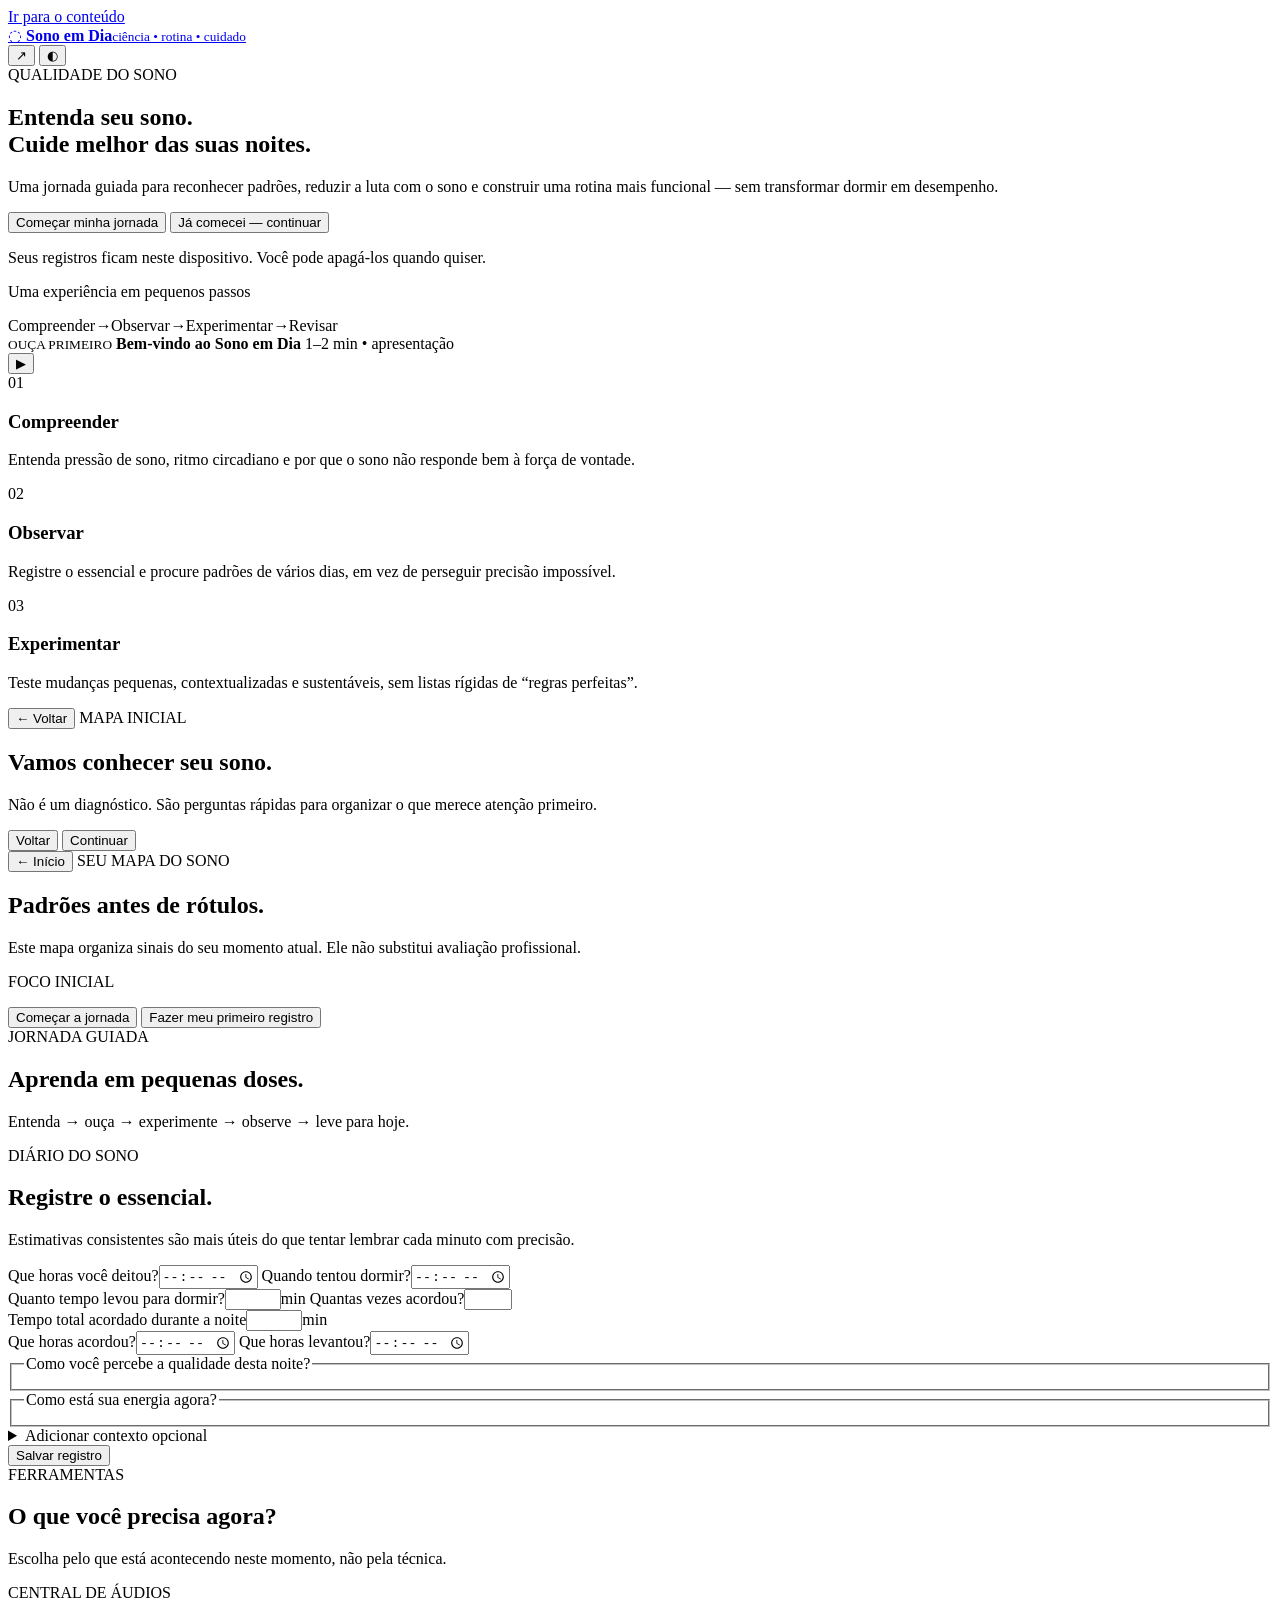
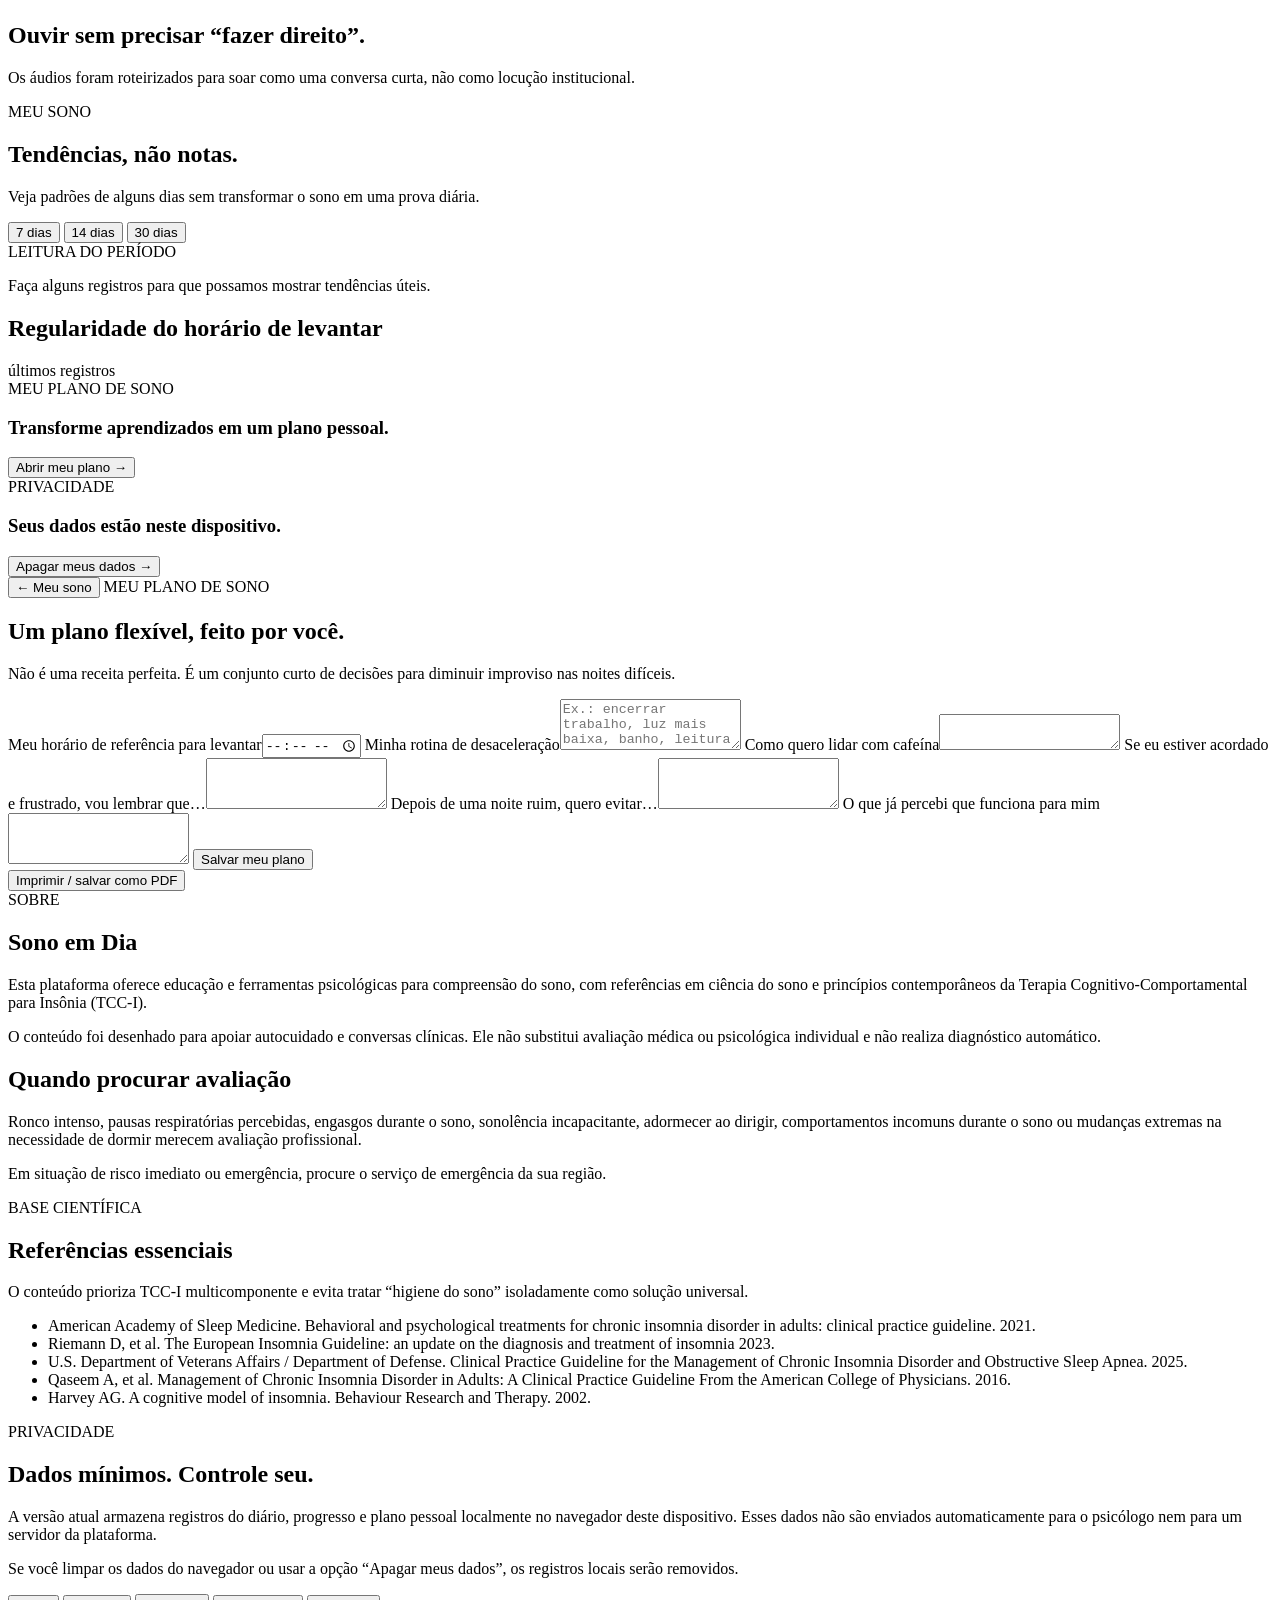
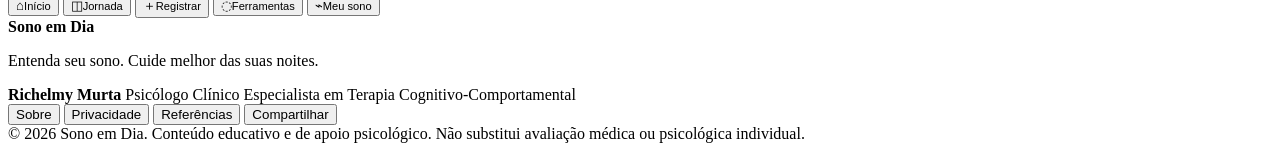
==== index.html @ e85e277d "feat: criar estrutura inicial da plataforma Sono em Dia" ====
<!doctype html>
<html lang="pt-BR" data-theme="auto">
<head>
  <meta charset="utf-8">
  <meta name="viewport" content="width=device-width,initial-scale=1,viewport-fit=cover">
  <meta name="theme-color" content="#f5f1e9">
  <meta name="description" content="Uma jornada baseada em ciência para compreender seu sono, desenvolver hábitos mais funcionais e cuidar melhor das suas noites.">
  <meta name="robots" content="index,follow">
  <meta property="og:type" content="website">
  <meta property="og:title" content="Sono em Dia | Qualidade do Sono">
  <meta property="og:description" content="Entenda seu sono. Cuide melhor das suas noites.">
  <meta property="og:image" content="assets/social-preview.svg">
  <meta name="twitter:card" content="summary_large_image">
  <title>Sono em Dia | Qualidade do Sono</title>
  <link rel="icon" href="assets/favicon.svg" type="image/svg+xml">
  <link rel="manifest" href="manifest.webmanifest">
  <link rel="stylesheet" href="css/styles.css">
</head>
<body>
  <a class="skip-link" href="#main">Ir para o conteúdo</a>

  <header class="topbar" aria-label="Cabeçalho principal">
    <a class="brand" href="#inicio" aria-label="Sono em Dia — início">
      <span class="brand-mark" aria-hidden="true">◌</span>
      <span><strong>Sono em Dia</strong><small>ciência • rotina • cuidado</small></span>
    </a>
    <div class="topbar-actions">
      <button class="icon-button" id="shareBtn" type="button" aria-label="Compartilhar Sono em Dia" title="Compartilhar">↗</button>
      <button class="icon-button" id="themeBtn" type="button" aria-label="Alternar modo de exibição" title="Alternar tema">◐</button>
    </div>
  </header>

  <main id="main">
    <section class="view active" id="inicio" data-view="inicio" aria-labelledby="homeTitle">
      <div class="hero shell">
        <div class="hero-copy">
          <span class="eyebrow">QUALIDADE DO SONO</span>
          <h1 id="homeTitle">Entenda seu sono.<br>Cuide melhor das suas noites.</h1>
          <p class="hero-lead">Uma jornada guiada para reconhecer padrões, reduzir a luta com o sono e construir uma rotina mais funcional — sem transformar dormir em desempenho.</p>
          <div class="hero-actions">
            <button class="button primary" id="startJourneyBtn" type="button">Começar minha jornada</button>
            <button class="button ghost" id="continueJourneyBtn" type="button">Já comecei — continuar</button>
          </div>
          <p class="privacy-note">Seus registros ficam neste dispositivo. Você pode apagá-los quando quiser.</p>
        </div>
        <div class="hero-panel" aria-label="Resumo da proposta">
          <div class="ambient-orb" aria-hidden="true"></div>
          <p class="panel-kicker">Uma experiência em pequenos passos</p>
          <div class="mini-flow">
            <span>Compreender</span><i>→</i><span>Observar</span><i>→</i><span>Experimentar</span><i>→</i><span>Revisar</span>
          </div>
          <div class="hero-audio">
            <div>
              <small>OUÇA PRIMEIRO</small>
              <strong>Bem-vindo ao Sono em Dia</strong>
              <span>1–2 min • apresentação</span>
            </div>
            <button class="audio-button" type="button" data-audio="welcome" aria-label="Ouvir apresentação">▶</button>
          </div>
        </div>
      </div>

      <div class="shell home-grid" id="homeDashboard" hidden>
        <article class="card prominent">
          <div class="card-header"><span class="eyebrow">SEU SONO HOJE</span><span id="todayDate"></span></div>
          <h2>Como foi sua noite?</h2>
          <p>Um registro curto pela manhã ajuda a enxergar tendências sem ficar preso a uma noite isolada.</p>
          <button class="button primary" type="button" data-nav="registrar">Registrar meu sono</button>
        </article>
        <article class="card">
          <span class="eyebrow">SEU FOCO DE HOJE</span>
          <h3 id="dailyFocusTitle">Regularidade antes de perfeição</h3>
          <p id="dailyFocusText">Um horário de levantar relativamente previsível costuma ser mais útil do que tentar controlar exatamente a hora em que o sono chega.</p>
        </article>
        <article class="card">
          <span class="eyebrow">CONTINUE SUA JORNADA</span>
          <h3 id="nextModuleTitle">1. Entenda seu sono</h3>
          <p id="nextModuleMeta">Leitura + áudio • cerca de 4 min</p>
          <button class="text-button" type="button" data-nav="jornada">Continuar →</button>
        </article>
      </div>

      <section class="shell principles" aria-label="O que você vai desenvolver">
        <article><span>01</span><h3>Compreender</h3><p>Entenda pressão de sono, ritmo circadiano e por que o sono não responde bem à força de vontade.</p></article>
        <article><span>02</span><h3>Observar</h3><p>Registre o essencial e procure padrões de vários dias, em vez de perseguir precisão impossível.</p></article>
        <article><span>03</span><h3>Experimentar</h3><p>Teste mudanças pequenas, contextualizadas e sustentáveis, sem listas rígidas de “regras perfeitas”.</p></article>
      </section>
    </section>

    <section class="view" id="avaliacao" data-view="avaliacao" aria-labelledby="assessmentTitle">
      <div class="shell narrow">
        <button class="back-link" type="button" data-nav="inicio">← Voltar</button>
        <span class="eyebrow">MAPA INICIAL</span>
        <h1 id="assessmentTitle">Vamos conhecer seu sono.</h1>
        <p class="section-lead">Não é um diagnóstico. São perguntas rápidas para organizar o que merece atenção primeiro.</p>
        <div class="progress-track" aria-hidden="true"><span id="assessmentProgress"></span></div>
        <div id="assessmentStep" class="assessment-step" aria-live="polite"></div>
        <div class="assessment-actions">
          <button class="button ghost" id="assessmentBack" type="button">Voltar</button>
          <button class="button primary" id="assessmentNext" type="button">Continuar</button>
        </div>
      </div>
    </section>

    <section class="view" id="mapa" data-view="mapa" aria-labelledby="mapTitle">
      <div class="shell narrow">
        <button class="back-link" type="button" data-nav="inicio">← Início</button>
        <span class="eyebrow">SEU MAPA DO SONO</span>
        <h1 id="mapTitle">Padrões antes de rótulos.</h1>
        <p class="section-lead">Este mapa organiza sinais do seu momento atual. Ele não substitui avaliação profissional.</p>
        <div class="sleep-map" id="sleepMap"></div>
        <article class="card focus-card">
          <span class="eyebrow">FOCO INICIAL</span>
          <ol id="focusList"></ol>
        </article>
        <article class="alert-card" id="professionalAlert" hidden>
          <strong>Talvez valha conversar com um profissional.</strong>
          <p>Alguns aspectos informados podem se beneficiar de avaliação médica ou psicológica individual.</p>
        </article>
        <div class="stack-actions">
          <button class="button primary" type="button" data-nav="jornada">Começar a jornada</button>
          <button class="button ghost" type="button" data-nav="registrar">Fazer meu primeiro registro</button>
        </div>
      </div>
    </section>

    <section class="view" id="jornada" data-view="jornada" aria-labelledby="journeyTitle">
      <div class="shell">
        <span class="eyebrow">JORNADA GUIADA</span>
        <h1 id="journeyTitle">Aprenda em pequenas doses.</h1>
        <p class="section-lead">Entenda → ouça → experimente → observe → leve para hoje.</p>
        <div class="module-grid" id="moduleGrid"></div>
      </div>
    </section>

    <section class="view" id="modulo" data-view="modulo" aria-labelledby="moduleTitle">
      <div class="shell narrow" id="moduleContent"></div>
    </section>

    <section class="view" id="registrar" data-view="registrar" aria-labelledby="diaryTitle">
      <div class="shell narrow">
        <span class="eyebrow">DIÁRIO DO SONO</span>
        <h1 id="diaryTitle">Registre o essencial.</h1>
        <p class="section-lead">Estimativas consistentes são mais úteis do que tentar lembrar cada minuto com precisão.</p>
        <form id="sleepDiaryForm" class="diary-form">
          <div class="field-row">
            <label>Que horas você deitou?<input name="bedTime" type="time" required></label>
            <label>Quando tentou dormir?<input name="trySleepTime" type="time" required></label>
          </div>
          <div class="field-row">
            <label>Quanto tempo levou para dormir?<span class="input-with-unit"><input name="sleepLatency" type="number" min="0" max="480" inputmode="numeric" required><span>min</span></span></label>
            <label>Quantas vezes acordou?<input name="awakenings" type="number" min="0" max="30" inputmode="numeric" required></label>
          </div>
          <label>Tempo total acordado durante a noite<span class="input-with-unit"><input name="waso" type="number" min="0" max="600" inputmode="numeric" required><span>min</span></span></label>
          <div class="field-row">
            <label>Que horas acordou?<input name="wakeTime" type="time" required></label>
            <label>Que horas levantou?<input name="riseTime" type="time" required></label>
          </div>
          <fieldset>
            <legend>Como você percebe a qualidade desta noite?</legend>
            <div class="segmented five" data-scale="quality"></div>
            <input type="hidden" name="quality" required>
          </fieldset>
          <fieldset>
            <legend>Como está sua energia agora?</legend>
            <div class="segmented five" data-scale="energy"></div>
            <input type="hidden" name="energy" required>
          </fieldset>
          <details>
            <summary>Adicionar contexto opcional</summary>
            <div class="optional-grid">
              <label>Cafeína após 16h?<select name="lateCaffeine"><option value="">Não informar</option><option value="no">Não</option><option value="yes">Sim</option></select></label>
              <label>Cochilou ontem?<select name="nap"><option value="">Não informar</option><option value="no">Não</option><option value="yes">Sim</option></select></label>
              <label>Algo relevante?<textarea name="note" rows="3" maxlength="300" placeholder="Opcional. Ex.: viagem, plantão, preocupação fora do habitual..."></textarea></label>
            </div>
          </details>
          <button class="button primary full" type="submit">Salvar registro</button>
        </form>
        <div class="save-confirmation" id="diarySaved" hidden role="status">Registro salvo neste dispositivo.</div>
      </div>
    </section>

    <section class="view" id="ferramentas" data-view="ferramentas" aria-labelledby="toolsTitle">
      <div class="shell">
        <span class="eyebrow">FERRAMENTAS</span>
        <h1 id="toolsTitle">O que você precisa agora?</h1>
        <p class="section-lead">Escolha pelo que está acontecendo neste momento, não pela técnica.</p>
        <div class="tool-grid" id="toolGrid"></div>

        <div class="section-divider"></div>
        <div class="section-heading">
          <div><span class="eyebrow">CENTRAL DE ÁUDIOS</span><h2>Ouvir sem precisar “fazer direito”.</h2></div>
          <p>Os áudios foram roteirizados para soar como uma conversa curta, não como locução institucional.</p>
        </div>
        <div class="audio-library" id="audioLibrary"></div>
      </div>
    </section>

    <section class="view" id="audio" data-view="audio" aria-labelledby="audioTitle">
      <div class="shell narrow" id="audioExperience"></div>
    </section>

    <section class="view" id="meu-sono" data-view="meu-sono" aria-labelledby="progressTitle">
      <div class="shell">
        <span class="eyebrow">MEU SONO</span>
        <h1 id="progressTitle">Tendências, não notas.</h1>
        <p class="section-lead">Veja padrões de alguns dias sem transformar o sono em uma prova diária.</p>
        <div class="period-tabs" role="tablist" aria-label="Período do relatório">
          <button class="active" type="button" data-days="7">7 dias</button>
          <button type="button" data-days="14">14 dias</button>
          <button type="button" data-days="30">30 dias</button>
        </div>
        <div class="metrics-grid" id="metricsGrid"></div>
        <article class="card insight-card">
          <span class="eyebrow">LEITURA DO PERÍODO</span>
          <p id="periodInsight">Faça alguns registros para que possamos mostrar tendências úteis.</p>
        </article>
        <div class="chart-card">
          <div class="chart-heading"><h2>Regularidade do horário de levantar</h2><span>últimos registros</span></div>
          <div id="riseChart" class="simple-chart" aria-label="Gráfico de horários de levantar"></div>
        </div>
        <div class="plan-grid">
          <article class="card">
            <span class="eyebrow">MEU PLANO DE SONO</span>
            <h3>Transforme aprendizados em um plano pessoal.</h3>
            <button class="text-button" type="button" id="openPlanBtn">Abrir meu plano →</button>
          </article>
          <article class="card danger-zone">
            <span class="eyebrow">PRIVACIDADE</span>
            <h3>Seus dados estão neste dispositivo.</h3>
            <button class="text-button danger" type="button" id="clearDataBtn">Apagar meus dados →</button>
          </article>
        </div>
      </div>
    </section>

    <section class="view" id="plano" data-view="plano" aria-labelledby="planTitle">
      <div class="shell narrow">
        <button class="back-link" type="button" data-nav="meu-sono">← Meu sono</button>
        <span class="eyebrow">MEU PLANO DE SONO</span>
        <h1 id="planTitle">Um plano flexível, feito por você.</h1>
        <p class="section-lead">Não é uma receita perfeita. É um conjunto curto de decisões para diminuir improviso nas noites difíceis.</p>
        <form id="sleepPlanForm" class="plan-form">
          <label>Meu horário de referência para levantar<input type="time" name="anchorRise"></label>
          <label>Minha rotina de desaceleração<textarea name="windDown" rows="3" placeholder="Ex.: encerrar trabalho, luz mais baixa, banho, leitura breve..."></textarea></label>
          <label>Como quero lidar com cafeína<textarea name="caffeinePlan" rows="2"></textarea></label>
          <label>Se eu estiver acordado e frustrado, vou lembrar que…<textarea name="awakePlan" rows="3"></textarea></label>
          <label>Depois de uma noite ruim, quero evitar…<textarea name="badNightPlan" rows="3"></textarea></label>
          <label>O que já percebi que funciona para mim<textarea name="works" rows="3"></textarea></label>
          <button class="button primary full" type="submit">Salvar meu plano</button>
        </form>
        <button class="button ghost full" id="printPlanBtn" type="button">Imprimir / salvar como PDF</button>
      </div>
    </section>

    <section class="view" id="sobre" data-view="sobre" aria-labelledby="aboutTitle">
      <div class="shell narrow prose">
        <span class="eyebrow">SOBRE</span>
        <h1 id="aboutTitle">Sono em Dia</h1>
        <p>Esta plataforma oferece educação e ferramentas psicológicas para compreensão do sono, com referências em ciência do sono e princípios contemporâneos da Terapia Cognitivo-Comportamental para Insônia (TCC-I).</p>
        <p>O conteúdo foi desenhado para apoiar autocuidado e conversas clínicas. Ele não substitui avaliação médica ou psicológica individual e não realiza diagnóstico automático.</p>
        <h2>Quando procurar avaliação</h2>
        <p>Ronco intenso, pausas respiratórias percebidas, engasgos durante o sono, sonolência incapacitante, adormecer ao dirigir, comportamentos incomuns durante o sono ou mudanças extremas na necessidade de dormir merecem avaliação profissional.</p>
        <p>Em situação de risco imediato ou emergência, procure o serviço de emergência da sua região.</p>
      </div>
    </section>

    <section class="view" id="referencias" data-view="referencias" aria-labelledby="referencesTitle">
      <div class="shell narrow prose">
        <span class="eyebrow">BASE CIENTÍFICA</span>
        <h1 id="referencesTitle">Referências essenciais</h1>
        <p>O conteúdo prioriza TCC-I multicomponente e evita tratar “higiene do sono” isoladamente como solução universal.</p>
        <ul class="reference-list">
          <li>American Academy of Sleep Medicine. Behavioral and psychological treatments for chronic insomnia disorder in adults: clinical practice guideline. 2021.</li>
          <li>Riemann D, et al. The European Insomnia Guideline: an update on the diagnosis and treatment of insomnia 2023.</li>
          <li>U.S. Department of Veterans Affairs / Department of Defense. Clinical Practice Guideline for the Management of Chronic Insomnia Disorder and Obstructive Sleep Apnea. 2025.</li>
          <li>Qaseem A, et al. Management of Chronic Insomnia Disorder in Adults: A Clinical Practice Guideline From the American College of Physicians. 2016.</li>
          <li>Harvey AG. A cognitive model of insomnia. Behaviour Research and Therapy. 2002.</li>
        </ul>
      </div>
    </section>

    <section class="view" id="privacidade" data-view="privacidade" aria-labelledby="privacyTitle">
      <div class="shell narrow prose">
        <span class="eyebrow">PRIVACIDADE</span>
        <h1 id="privacyTitle">Dados mínimos. Controle seu.</h1>
        <p>A versão atual armazena registros do diário, progresso e plano pessoal localmente no navegador deste dispositivo. Esses dados não são enviados automaticamente para o psicólogo nem para um servidor da plataforma.</p>
        <p>Se você limpar os dados do navegador ou usar a opção “Apagar meus dados”, os registros locais serão removidos.</p>
      </div>
    </section>
  </main>

  <nav class="bottom-nav" aria-label="Navegação principal">
    <button type="button" class="active" data-nav="inicio"><span>⌂</span><small>Início</small></button>
    <button type="button" data-nav="jornada"><span>◫</span><small>Jornada</small></button>
    <button type="button" class="nav-record" data-nav="registrar"><span>＋</span><small>Registrar</small></button>
    <button type="button" data-nav="ferramentas"><span>◌</span><small>Ferramentas</small></button>
    <button type="button" data-nav="meu-sono"><span>⌁</span><small>Meu sono</small></button>
  </nav>

  <footer class="footer">
    <div class="shell footer-grid">
      <div>
        <strong class="footer-brand">Sono em Dia</strong>
        <p>Entenda seu sono. Cuide melhor das suas noites.</p>
      </div>
      <div class="professional-signature">
        <strong>Richelmy Murta</strong>
        <span>Psicólogo Clínico</span>
        <span>Especialista em Terapia Cognitivo-Comportamental</span>
      </div>
      <div class="footer-links">
        <button type="button" data-nav="sobre">Sobre</button>
        <button type="button" data-nav="privacidade">Privacidade</button>
        <button type="button" data-nav="referencias">Referências</button>
        <button type="button" id="footerShareBtn">Compartilhar</button>
      </div>
    </div>
    <div class="shell footer-bottom">
      <span>© 2026 Sono em Dia. Conteúdo educativo e de apoio psicológico.</span>
      <span>Não substitui avaliação médica ou psicológica individual.</span>
    </div>
  </footer>

  <div class="toast" id="toast" role="status" aria-live="polite"></div>

  <script src="js/content.js"></script>
  <script src="js/app.js"></script>
</body>
</html>
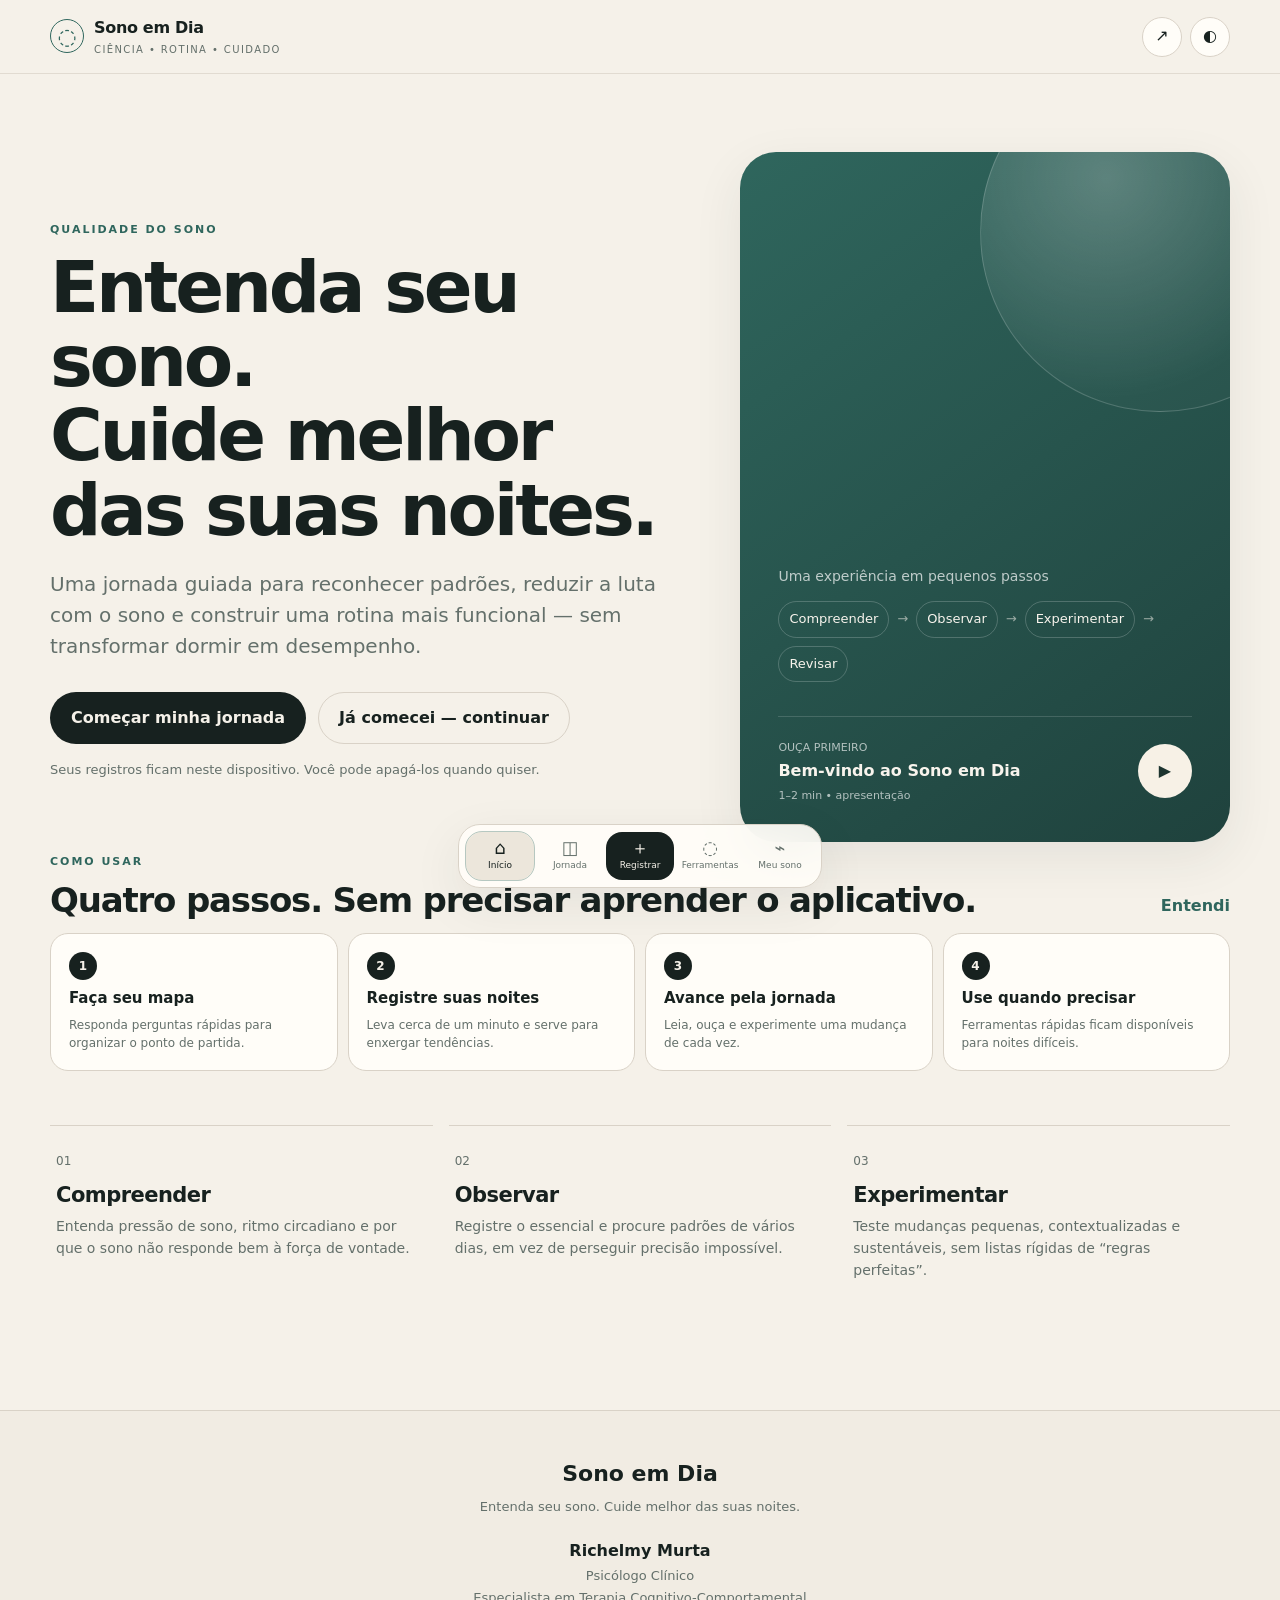
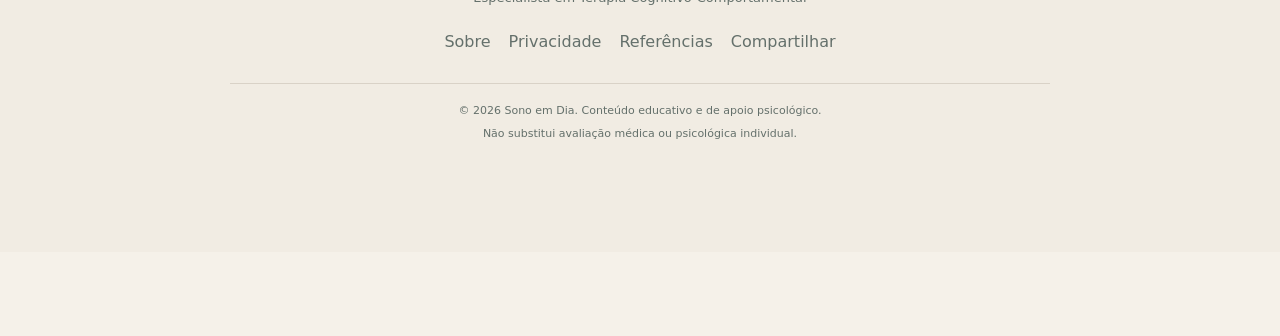
==== commit 6235a0a1: "build: finalizar experiência pública e preview social" ====
--- a/index.html
+++ b/index.html
@@ -9,18 +9,24 @@
   <meta property="og:type" content="website">
   <meta property="og:title" content="Sono em Dia | Qualidade do Sono">
   <meta property="og:description" content="Entenda seu sono. Cuide melhor das suas noites.">
-  <meta property="og:image" content="assets/social-preview.svg">
+  <meta property="og:image" content="https://ricmurtapsicologia.github.io/Sleepy-/assets/social-preview.png">
+  <meta property="og:image:width" content="1200">
+  <meta property="og:image:height" content="630">
+  <meta property="og:image:type" content="image/png">
   <meta name="twitter:card" content="summary_large_image">
   <title>Sono em Dia | Qualidade do Sono</title>
+  <link rel="canonical" href="https://ricmurtapsicologia.github.io/Sleepy-/">
   <link rel="icon" href="assets/favicon.svg" type="image/svg+xml">
   <link rel="manifest" href="manifest.webmanifest">
   <link rel="stylesheet" href="css/styles.css">
+  <link rel="stylesheet" href="css/refinements.css">
+  <link rel="stylesheet" href="css/product-completion.css">
 </head>
 <body>
   <a class="skip-link" href="#main">Ir para o conteúdo</a>
 
   <header class="topbar" aria-label="Cabeçalho principal">
-    <a class="brand" href="#inicio" aria-label="Sono em Dia — início">
+    <a class="brand" href="#inicio" data-nav="inicio" aria-label="Sono em Dia — início">
       <span class="brand-mark" aria-hidden="true">◌</span>
       <span><strong>Sono em Dia</strong><small>ciência • rotina • cuidado</small></span>
     </a>
@@ -326,5 +332,8 @@
 
   <script src="js/content.js"></script>
   <script src="js/app.js"></script>
+  <script src="js/product-completion.js"></script>
+  <script src="js/audio-premium.js"></script>
+  <script src="js/nav-fix.js"></script>
 </body>
 </html>
--- a/css/styles.css
+++ b/css/styles.css
@@ -0,0 +1,51 @@
+:root{
+  --bg:#f5f1e9;
+  --surface:#fffdf8;
+  --surface-2:#ece6db;
+  --ink:#17211f;
+  --muted:#64706b;
+  --line:#d9d2c7;
+  --accent:#2f665d;
+  --accent-2:#b8d0c8;
+  --danger:#9a4f43;
+  --shadow:0 16px 50px rgba(37,50,46,.08);
+  --radius:24px;
+  --radius-sm:16px;
+  --max:1180px;
+  --font:Inter,ui-sans-serif,system-ui,-apple-system,BlinkMacSystemFont,"Segoe UI",sans-serif;
+}
+*{box-sizing:border-box}
+html{scroll-behavior:smooth}
+body{margin:0;background:var(--bg);color:var(--ink);font-family:var(--font);line-height:1.55;padding-bottom:84px}
+button,input,textarea,select{font:inherit}
+button{color:inherit}
+a{color:inherit}
+[hidden]{display:none!important}
+.skip-link{position:fixed;left:12px;top:-80px;background:var(--ink);color:var(--bg);padding:10px 14px;border-radius:10px;z-index:9999}.skip-link:focus{top:12px}
+.shell{width:min(calc(100% - 32px),var(--max));margin-inline:auto}.narrow{width:min(calc(100% - 32px),760px)}
+.topbar{height:74px;display:flex;align-items:center;justify-content:space-between;padding:0 max(16px,calc((100vw - var(--max))/2));position:sticky;top:0;z-index:50;background:color-mix(in srgb,var(--bg) 88%,transparent);backdrop-filter:blur(18px);border-bottom:1px solid color-mix(in srgb,var(--line) 70%,transparent)}
+.brand{display:flex;align-items:center;gap:10px;text-decoration:none}.brand-mark{width:34px;height:34px;border:1px solid var(--accent);border-radius:50%;display:grid;place-items:center;color:var(--accent);font-size:22px}.brand strong{display:block;letter-spacing:-.02em}.brand small{display:block;color:var(--muted);font-size:10px;text-transform:uppercase;letter-spacing:.14em;margin-top:1px}.topbar-actions{display:flex;gap:8px}.icon-button{width:40px;height:40px;border-radius:50%;border:1px solid var(--line);background:var(--surface);cursor:pointer}.icon-button:hover{border-color:var(--accent)}
+.view{display:none;min-height:60vh;padding:54px 0 72px}.view.active{display:block}.eyebrow{display:inline-block;font-size:11px;letter-spacing:.18em;font-weight:750;color:var(--accent);margin-bottom:12px}.section-lead{font-size:18px;color:var(--muted);max-width:680px;margin-top:0}.back-link{border:0;background:none;padding:0;margin:0 0 24px;color:var(--muted);cursor:pointer}.back-link:hover{color:var(--accent)}
+h1,h2,h3,p{margin-top:0}h1{font-size:clamp(38px,6vw,72px);line-height:1.03;letter-spacing:-.045em;margin-bottom:22px}h2{font-size:clamp(26px,4vw,40px);line-height:1.1;letter-spacing:-.035em}h3{font-size:21px;line-height:1.22;letter-spacing:-.025em}
+.hero{display:grid;grid-template-columns:1.15fr .85fr;gap:28px;align-items:stretch;padding-top:24px}.hero-copy{padding:64px 18px 48px 0}.hero-lead{font-size:20px;color:var(--muted);max-width:660px}.hero-actions,.stack-actions{display:flex;flex-wrap:wrap;gap:12px;margin-top:30px}.privacy-note{font-size:13px;color:var(--muted);margin-top:16px}.button{border:1px solid transparent;border-radius:999px;padding:13px 20px;font-weight:700;cursor:pointer;min-height:48px;transition:.18s ease}.button.primary{background:var(--ink);color:var(--bg)}.button.primary:hover{transform:translateY(-1px);background:var(--accent)}.button.ghost{background:transparent;border-color:var(--line)}.button.ghost:hover{border-color:var(--accent)}.button.full{width:100%}.text-button{border:0;background:none;color:var(--accent);font-weight:750;padding:0;cursor:pointer}.danger{color:var(--danger)}
+.hero-panel{position:relative;overflow:hidden;background:linear-gradient(145deg,var(--accent),#1f423d);color:#f8f4ed;border-radius:36px;padding:38px;min-height:470px;box-shadow:var(--shadow);display:flex;flex-direction:column;justify-content:flex-end}.ambient-orb{position:absolute;width:360px;height:360px;border-radius:50%;right:-110px;top:-100px;background:radial-gradient(circle at 35% 35%,rgba(255,255,255,.24),rgba(255,255,255,.02) 67%);border:1px solid rgba(255,255,255,.18)}.panel-kicker{font-size:14px;color:rgba(255,255,255,.7)}.mini-flow{display:flex;gap:8px;flex-wrap:wrap;align-items:center;font-size:13px;margin-bottom:34px}.mini-flow span{border:1px solid rgba(255,255,255,.2);padding:7px 10px;border-radius:999px}.mini-flow i{opacity:.55;font-style:normal}.hero-audio{display:flex;align-items:center;justify-content:space-between;gap:20px;border-top:1px solid rgba(255,255,255,.15);padding-top:22px}.hero-audio small,.hero-audio span{display:block;color:rgba(255,255,255,.65);font-size:11px}.hero-audio strong{display:block;margin:3px 0}.audio-button{width:54px;height:54px;border-radius:50%;border:0;background:#f7f1e6;color:#1d342f;font-weight:800;cursor:pointer;flex:0 0 auto}
+.principles{display:grid;grid-template-columns:repeat(3,1fr);gap:16px;padding:28px 0 20px}.principles article{border-top:1px solid var(--line);padding:22px 6px}.principles article>span{font-size:12px;color:var(--muted)}.principles h3{margin:10px 0 8px}.principles p{color:var(--muted);font-size:14px}
+.home-grid{display:grid;grid-template-columns:1.35fr 1fr 1fr;gap:16px;padding:18px 0 20px}.card{background:var(--surface);border:1px solid var(--line);border-radius:var(--radius);padding:24px;box-shadow:0 1px 0 rgba(0,0,0,.01)}.card.prominent{background:var(--ink);color:var(--bg)}.card.prominent p{color:color-mix(in srgb,var(--bg) 72%,transparent)}.card.prominent .button.primary{background:var(--bg);color:var(--ink)}.card-header{display:flex;justify-content:space-between;gap:16px}.card-header>span:last-child{font-size:12px;opacity:.65}.card p{color:var(--muted)}.card.prominent .eyebrow{color:var(--accent-2)}
+.progress-track{height:6px;background:var(--surface-2);border-radius:999px;overflow:hidden;margin:30px 0}.progress-track span{display:block;height:100%;width:0;background:var(--accent);transition:width .25s ease}.assessment-step{min-height:280px;background:var(--surface);border:1px solid var(--line);border-radius:var(--radius);padding:30px}.assessment-step h2{font-size:30px}.choice-list{display:grid;gap:10px;margin-top:24px}.choice{display:flex;align-items:center;gap:12px;border:1px solid var(--line);border-radius:14px;padding:14px 16px;cursor:pointer;background:transparent}.choice:has(input:checked){border-color:var(--accent);background:color-mix(in srgb,var(--accent-2) 35%,var(--surface))}.choice input{accent-color:var(--accent)}.assessment-actions{display:flex;justify-content:space-between;gap:12px;margin-top:16px}
+.sleep-map{display:grid;gap:12px;margin:28px 0}.map-row{display:grid;grid-template-columns:1fr auto;align-items:center;gap:18px;background:var(--surface);border:1px solid var(--line);border-radius:18px;padding:18px 20px}.map-row small{display:block;color:var(--muted);margin-top:3px}.map-value{font-weight:800;color:var(--accent);white-space:nowrap}.focus-card ol{padding-left:22px;margin-bottom:0}.focus-card li+li{margin-top:10px}.alert-card{border:1px solid color-mix(in srgb,var(--danger) 35%,var(--line));background:color-mix(in srgb,var(--danger) 6%,var(--surface));border-radius:20px;padding:20px;margin-top:14px}.alert-card p{margin-bottom:0;color:var(--muted)}
+.module-grid{display:grid;grid-template-columns:repeat(2,1fr);gap:16px;margin-top:30px}.module-card{background:var(--surface);border:1px solid var(--line);border-radius:var(--radius);padding:26px;position:relative}.module-card.done{border-color:color-mix(in srgb,var(--accent) 45%,var(--line))}.module-number{font-size:12px;color:var(--muted);letter-spacing:.14em}.module-status{position:absolute;right:22px;top:22px;font-size:12px;color:var(--accent)}.module-card p{color:var(--muted)}.module-meta{font-size:12px;color:var(--muted);margin-bottom:18px}.module-section{margin:34px 0}.module-section p,.prose p{font-size:17px;color:var(--muted)}.takeaway{background:color-mix(in srgb,var(--accent-2) 26%,var(--surface));border-left:3px solid var(--accent);border-radius:0 var(--radius-sm) var(--radius-sm) 0;padding:20px 22px}.reflection-box{background:var(--surface);border:1px solid var(--line);border-radius:var(--radius-sm);padding:22px}.reflection-box textarea{width:100%;margin-top:12px}
+.diary-form,.plan-form{display:grid;gap:18px;margin-top:30px}.field-row{display:grid;grid-template-columns:1fr 1fr;gap:14px}label,legend{font-size:13px;font-weight:700}.diary-form input,.diary-form textarea,.diary-form select,.plan-form input,.plan-form textarea{display:block;width:100%;margin-top:8px;background:var(--surface);color:var(--ink);border:1px solid var(--line);border-radius:14px;padding:13px 14px;outline:none}.diary-form input:focus,.diary-form textarea:focus,.diary-form select:focus,.plan-form input:focus,.plan-form textarea:focus{border-color:var(--accent);box-shadow:0 0 0 3px color-mix(in srgb,var(--accent) 14%,transparent)}.input-with-unit{display:flex;align-items:center;background:var(--surface);border:1px solid var(--line);border-radius:14px;margin-top:8px}.input-with-unit input{margin:0;border:0;background:transparent}.input-with-unit span{padding-right:14px;color:var(--muted);font-size:12px}.diary-form fieldset{border:0;padding:0;margin:0}.segmented{display:grid;grid-template-columns:repeat(5,1fr);gap:6px;margin-top:8px}.segmented button{border:1px solid var(--line);background:var(--surface);padding:11px 6px;border-radius:12px;cursor:pointer;font-size:12px}.segmented button.selected{border-color:var(--accent);background:var(--accent);color:white}.diary-form details{border:1px solid var(--line);border-radius:14px;padding:14px 16px;background:var(--surface)}.diary-form summary{cursor:pointer;font-weight:700}.optional-grid{display:grid;gap:14px;padding-top:16px}.save-confirmation{margin-top:14px;background:color-mix(in srgb,var(--accent-2) 38%,var(--surface));padding:14px 16px;border-radius:14px}
+.tool-grid{display:grid;grid-template-columns:repeat(3,1fr);gap:14px;margin-top:28px}.tool-card{background:var(--surface);border:1px solid var(--line);border-radius:22px;padding:22px;text-align:left;cursor:pointer;min-height:140px}.tool-card:hover{border-color:var(--accent);transform:translateY(-1px)}.tool-card strong{display:block;font-size:18px;margin-bottom:8px}.tool-card span{color:var(--muted);font-size:13px}.section-divider{height:1px;background:var(--line);margin:54px 0}.section-heading{display:grid;grid-template-columns:1.2fr 1fr;gap:24px;align-items:end}.section-heading p{color:var(--muted)}.audio-library{display:grid;grid-template-columns:repeat(2,1fr);gap:12px;margin-top:24px}.audio-card{display:flex;align-items:center;justify-content:space-between;gap:16px;background:var(--surface);border:1px solid var(--line);border-radius:18px;padding:16px}.audio-card small{display:block;color:var(--muted);margin-top:3px}.audio-card button{width:42px;height:42px;border:1px solid var(--line);border-radius:50%;background:transparent;cursor:pointer}.audio-card button:hover{background:var(--accent);color:white;border-color:var(--accent)}
+.audio-stage{background:linear-gradient(160deg,#244840,#17332e);color:#f7f2e9;border-radius:32px;padding:34px;min-height:390px;display:flex;flex-direction:column;justify-content:space-between}.audio-stage .eyebrow{color:#b8d0c8}.audio-stage p{color:rgba(255,255,255,.72);font-size:18px}.audio-controls{display:grid;grid-template-columns:auto 1fr auto;gap:16px;align-items:center}.audio-controls button{width:58px;height:58px;border-radius:50%;border:0;background:#f7f2e9;color:#17332e;cursor:pointer}.audio-progress{height:5px;background:rgba(255,255,255,.18);border-radius:999px;overflow:hidden}.audio-progress span{display:block;width:0;height:100%;background:#f7f2e9}.audio-time{font-size:12px;color:rgba(255,255,255,.65)}.transcript{margin-top:18px;border:1px solid var(--line);border-radius:18px;background:var(--surface);padding:16px}.transcript summary{cursor:pointer;font-weight:750}.transcript p{white-space:pre-line;color:var(--muted);font-size:15px;margin-top:16px}
+.period-tabs{display:flex;gap:8px;margin:28px 0}.period-tabs button{border:1px solid var(--line);background:transparent;border-radius:999px;padding:9px 14px;cursor:pointer}.period-tabs button.active{background:var(--ink);color:var(--bg);border-color:var(--ink)}.metrics-grid{display:grid;grid-template-columns:repeat(4,1fr);gap:12px}.metric{background:var(--surface);border:1px solid var(--line);border-radius:18px;padding:20px}.metric span{font-size:12px;color:var(--muted)}.metric strong{display:block;font-size:28px;margin-top:8px;letter-spacing:-.03em}.insight-card{margin-top:12px}.chart-card{background:var(--surface);border:1px solid var(--line);border-radius:var(--radius);padding:24px;margin-top:12px}.chart-heading{display:flex;align-items:flex-start;justify-content:space-between;gap:20px}.chart-heading h2{font-size:22px}.chart-heading span{font-size:12px;color:var(--muted)}.simple-chart{height:190px;display:flex;gap:7px;align-items:flex-end;border-bottom:1px solid var(--line);padding-top:18px}.bar-wrap{flex:1;min-width:16px;display:flex;flex-direction:column;align-items:center;justify-content:flex-end;height:100%;gap:6px}.bar{width:min(28px,80%);background:var(--accent-2);border-radius:8px 8px 2px 2px;min-height:4px}.bar-label{font-size:9px;color:var(--muted);writing-mode:vertical-rl;transform:rotate(180deg);height:40px}.plan-grid{display:grid;grid-template-columns:1fr 1fr;gap:12px;margin-top:12px}.danger-zone{border-color:color-mix(in srgb,var(--danger) 30%,var(--line))}
+.prose h1{font-size:clamp(40px,6vw,64px)}.prose h2{margin-top:40px}.reference-list{padding-left:20px;color:var(--muted)}.reference-list li+li{margin-top:14px}
+.footer{border-top:1px solid var(--line);padding:46px 0 110px;background:color-mix(in srgb,var(--surface-2) 45%,var(--bg))}.footer-grid{display:grid;grid-template-columns:1fr 1fr 1fr;gap:28px}.footer-brand{font-size:22px}.footer p{color:var(--muted);font-size:13px}.professional-signature{display:grid;align-content:start}.professional-signature span{font-size:13px;color:var(--muted)}.footer-links{display:flex;flex-wrap:wrap;align-content:start;gap:10px 18px}.footer-links button{border:0;background:none;padding:0;color:var(--muted);cursor:pointer}.footer-links button:hover{color:var(--accent)}.footer-bottom{border-top:1px solid var(--line);margin-top:28px;padding-top:18px;display:flex;justify-content:space-between;gap:18px;font-size:11px;color:var(--muted)}
+.bottom-nav{position:fixed;left:50%;bottom:max(12px,env(safe-area-inset-bottom));transform:translateX(-50%);z-index:100;background:color-mix(in srgb,var(--surface) 92%,transparent);backdrop-filter:blur(22px);border:1px solid var(--line);box-shadow:var(--shadow);border-radius:22px;padding:7px;display:grid;grid-template-columns:repeat(5,68px);gap:2px}.bottom-nav button{border:0;background:none;border-radius:16px;padding:7px 4px;display:grid;place-items:center;gap:2px;cursor:pointer;color:var(--muted)}.bottom-nav button span{font-size:18px;line-height:1}.bottom-nav button small{font-size:9px}.bottom-nav button.active{background:var(--surface-2);color:var(--ink)}.bottom-nav .nav-record{background:var(--ink);color:var(--bg)}.toast{position:fixed;left:50%;bottom:104px;transform:translate(-50%,20px);opacity:0;pointer-events:none;background:var(--ink);color:var(--bg);padding:10px 14px;border-radius:12px;z-index:200;font-size:13px;transition:.2s}.toast.show{opacity:1;transform:translate(-50%,0)}
+@media (prefers-reduced-motion:reduce){*,*::before,*::after{scroll-behavior:auto!important;transition:none!important;animation:none!important}}
+@media (max-width:900px){.hero{grid-template-columns:1fr}.hero-copy{padding:34px 0 10px}.hero-panel{min-height:330px}.home-grid{grid-template-columns:1fr 1fr}.home-grid .prominent{grid-column:1/-1}.tool-grid{grid-template-columns:1fr 1fr}.metrics-grid{grid-template-columns:1fr 1fr}.footer-grid{grid-template-columns:1fr 1fr}.footer-grid>div:first-child{grid-column:1/-1}}
+@media (max-width:620px){body{padding-bottom:78px}.topbar{height:64px}.brand small{display:none}.view{padding:34px 0 58px}.shell,.narrow{width:min(calc(100% - 24px),var(--max))}h1{font-size:42px}.hero{padding-top:0}.hero-copy{padding-top:18px}.hero-lead{font-size:17px}.hero-panel{border-radius:26px;padding:24px;min-height:300px}.principles,.home-grid,.module-grid,.tool-grid,.audio-library,.section-heading,.plan-grid,.footer-grid{grid-template-columns:1fr}.home-grid .prominent,.footer-grid>div:first-child{grid-column:auto}.principles{gap:0}.assessment-step{padding:22px;min-height:250px}.assessment-step h2{font-size:25px}.field-row{grid-template-columns:1fr}.segmented button{font-size:10px;padding:10px 2px}.metrics-grid{grid-template-columns:1fr 1fr}.metric strong{font-size:22px}.bottom-nav{width:calc(100% - 16px);grid-template-columns:repeat(5,1fr);bottom:max(6px,env(safe-area-inset-bottom));border-radius:18px}.bottom-nav button{min-width:0}.footer-bottom{flex-direction:column}.footer{padding-bottom:100px}.audio-stage{padding:24px;min-height:420px}.audio-controls{grid-template-columns:auto 1fr}.audio-time{grid-column:2}.chart-heading{display:block}}
+html[data-theme="dark"]{
+  --bg:#101715;--surface:#151f1c;--surface-2:#1c2824;--ink:#edf1ec;--muted:#a0aaa5;--line:#2b3834;--accent:#8eb8aa;--accent-2:#375c52;--danger:#d5897d;--shadow:0 18px 55px rgba(0,0,0,.28)
+}
+@media (prefers-color-scheme:dark){html[data-theme="auto"]{--bg:#101715;--surface:#151f1c;--surface-2:#1c2824;--ink:#edf1ec;--muted:#a0aaa5;--line:#2b3834;--accent:#8eb8aa;--accent-2:#375c52;--danger:#d5897d;--shadow:0 18px 55px rgba(0,0,0,.28)}}
+@media print{.topbar,.bottom-nav,.footer,.button,.back-link{display:none!important}.view{display:none!important}#plano.view{display:block!important}.plan-form textarea,.plan-form input{border:0;padding:4px 0}.shell{width:100%}body{background:white;color:black;padding:0}}
--- a/css/refinements.css
+++ b/css/refinements.css
@@ -0,0 +1,24 @@
+/* Refinamentos de UX — carregado após styles.css */
+.assessment-step>p{color:var(--muted);font-size:15px;max-width:640px;margin-bottom:0}
+.choice{align-items:flex-start;line-height:1.35}
+.choice input{margin-top:.18em;flex:0 0 auto}
+.choice span{font-weight:600}
+
+.footer{text-align:center}
+.footer-grid{grid-template-columns:1fr;justify-items:center;max-width:820px;gap:22px}
+.footer-grid>div{width:100%}
+.footer-brand{display:block}
+.footer p{margin:6px auto 0;max-width:520px}
+.professional-signature{justify-items:center;text-align:center;gap:2px}
+.footer-links{justify-content:center;align-content:center}
+.footer-bottom{max-width:820px;justify-content:center;align-items:center;text-align:center;flex-direction:column;gap:6px}
+
+.audio-quality-note{margin-top:14px;padding:12px 14px;border:1px solid var(--line);border-radius:14px;background:color-mix(in srgb,var(--surface) 82%,transparent);font-size:13px;color:var(--muted)}
+.audio-quality-note strong{color:var(--ink)}
+.audio-unavailable{padding:14px 16px;border-radius:14px;background:color-mix(in srgb,var(--danger) 7%,var(--surface));border:1px solid color-mix(in srgb,var(--danger) 26%,var(--line));color:var(--muted);font-size:14px}
+
+@media (max-width:620px){
+  .footer-grid,.footer-bottom{max-width:none}
+  .footer-links{justify-content:center}
+  .assessment-step>p{font-size:14px}
+}
--- a/css/product-completion.css
+++ b/css/product-completion.css
@@ -0,0 +1,8 @@
+/* Fechamento de produto — Sono em Dia */
+.how-to{padding:6px 0 26px}.how-to[hidden]{display:none!important}.how-to-head{display:flex;justify-content:space-between;align-items:end;gap:20px;margin-bottom:14px}.how-to-head h2{margin-bottom:0;font-size:clamp(24px,3vw,34px)}.how-to-grid{display:grid;grid-template-columns:repeat(4,1fr);gap:10px}.how-to-grid article{background:var(--surface);border:1px solid var(--line);border-radius:18px;padding:18px;display:grid;gap:7px}.how-to-grid b{width:28px;height:28px;border-radius:50%;display:grid;place-items:center;background:var(--ink);color:var(--bg);font-size:12px}.how-to-grid strong{font-size:15px}.how-to-grid span{font-size:12px;color:var(--muted);line-height:1.45}
+.habit-lab{margin-top:38px}.habit-grid{display:grid;grid-template-columns:repeat(4,1fr);gap:10px;margin-top:20px}.habit-card{border:1px solid var(--line);background:var(--surface);border-radius:18px;padding:18px;text-align:left;cursor:pointer;min-height:128px;transition:.18s ease}.habit-card:hover,.habit-card.selected{border-color:var(--accent);transform:translateY(-1px)}.habit-card.selected{background:color-mix(in srgb,var(--accent-2) 28%,var(--surface))}.habit-card strong,.habit-card span{display:block}.habit-card strong{margin-bottom:7px}.habit-card span{color:var(--muted);font-size:12px;line-height:1.45}.habit-experiment{margin-top:14px;background:var(--surface);border:1px solid var(--accent);border-radius:20px;padding:22px}.habit-experiment h3{margin-bottom:8px}.habit-experiment p{color:var(--muted);margin-bottom:8px}.habit-experiment small{color:var(--muted)}
+.trend-extras{margin-top:12px}.trend-lines{display:grid;grid-template-columns:1fr 1fr 1fr;gap:18px}.trend-lines>div{display:grid;gap:8px}.trend-lines span{font-size:12px;color:var(--muted)}.trend-lines strong{font-size:24px}.trend-lines progress{width:100%;height:8px;accent-color:var(--accent)}
+.safety-guide{margin-top:34px;padding:24px;border-radius:20px;background:color-mix(in srgb,var(--danger) 6%,var(--surface));border:1px solid color-mix(in srgb,var(--danger) 25%,var(--line))}.safety-guide h2{margin-top:0}.safety-guide p:last-child{margin-bottom:0}
+.bottom-nav button[aria-current="page"]{outline:1px solid color-mix(in srgb,var(--accent) 35%,transparent)}
+@media(max-width:900px){.how-to-grid,.habit-grid{grid-template-columns:1fr 1fr}.trend-lines{grid-template-columns:1fr 1fr}}
+@media(max-width:620px){.how-to-head{align-items:flex-start;flex-direction:column}.how-to-grid,.habit-grid,.trend-lines{grid-template-columns:1fr}.how-to-grid article{grid-template-columns:auto 1fr;column-gap:12px}.how-to-grid article span{grid-column:2}.habit-card{min-height:0}.safety-guide{padding:20px}}
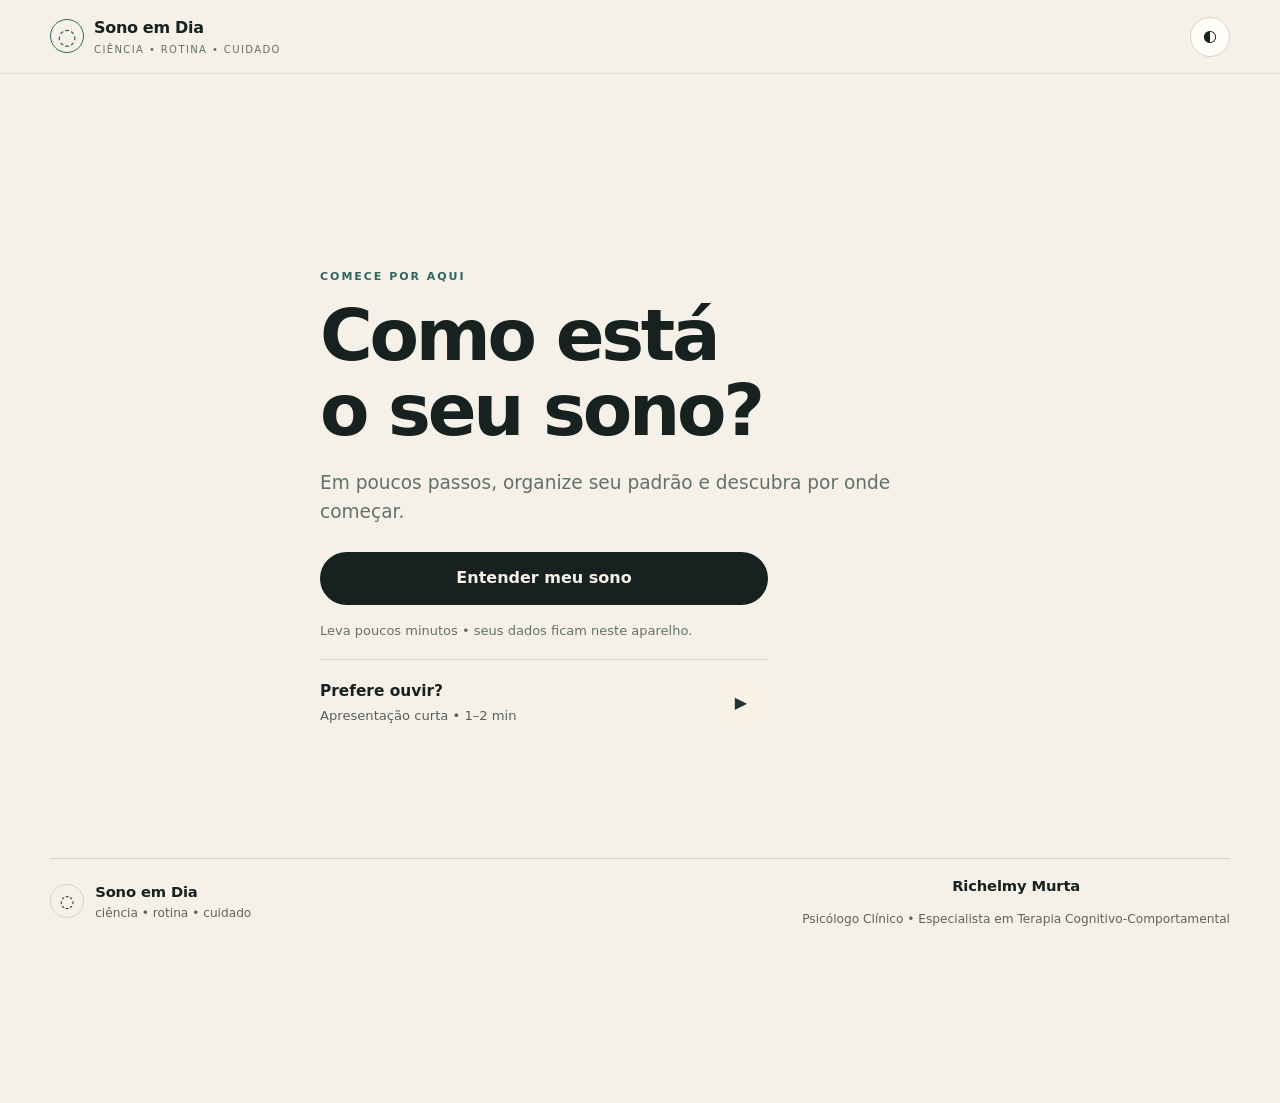
==== commit 5b60c4e0: "build: finalizar experiência pública e preview social" ====
--- a/index.html
+++ b/index.html
@@ -7,15 +7,19 @@
   <meta name="description" content="Uma jornada baseada em ciência para compreender seu sono, desenvolver hábitos mais funcionais e cuidar melhor das suas noites.">
   <meta name="robots" content="index,follow">
   <meta property="og:type" content="website">
+  <meta property="og:url" content="https://ricmurtapsicologia.github.io/sono-em-dia-/">
   <meta property="og:title" content="Sono em Dia | Qualidade do Sono">
   <meta property="og:description" content="Entenda seu sono. Cuide melhor das suas noites.">
-  <meta property="og:image" content="https://ricmurtapsicologia.github.io/Sleepy-/assets/social-preview.png">
+  <meta property="og:image" content="https://ricmurtapsicologia.github.io/sono-em-dia-/assets/social-preview.png?v=20260825">
+  <meta property="og:image:secure_url" content="https://ricmurtapsicologia.github.io/sono-em-dia-/assets/social-preview.png?v=20260825">
+  <meta property="og:image:alt" content="Sono em Dia — Entenda seu sono. Cuide melhor das suas noites.">
   <meta property="og:image:width" content="1200">
   <meta property="og:image:height" content="630">
   <meta property="og:image:type" content="image/png">
   <meta name="twitter:card" content="summary_large_image">
+  <meta name="twitter:image" content="https://ricmurtapsicologia.github.io/sono-em-dia-/assets/social-preview.png?v=20260825">
   <title>Sono em Dia | Qualidade do Sono</title>
-  <link rel="canonical" href="https://ricmurtapsicologia.github.io/Sleepy-/">
+  <link rel="canonical" href="https://ricmurtapsicologia.github.io/sono-em-dia-/">
   <link rel="icon" href="assets/favicon.svg" type="image/svg+xml">
   <link rel="manifest" href="manifest.webmanifest">
   <link rel="stylesheet" href="css/styles.css">
